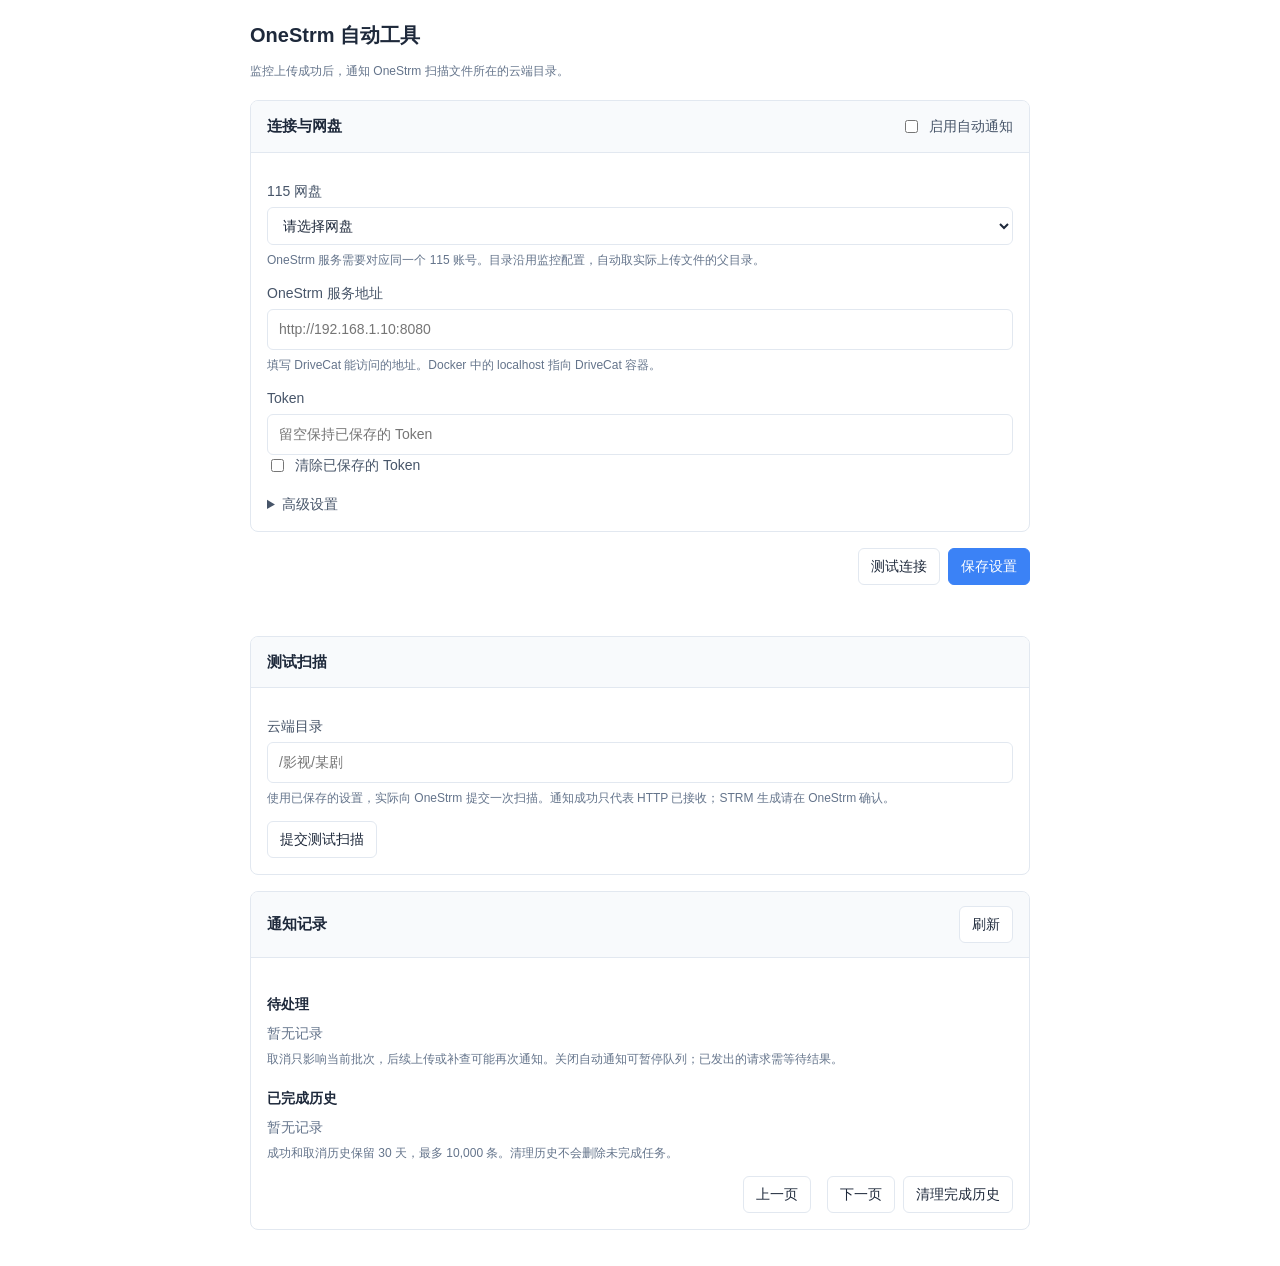
==== plugins/onestrm/ui/index.html @ 1bca3f2f "feat(onestrm): add automatic scans after successful 115 uploads" ====
<!DOCTYPE html>
<html lang="zh-CN">
<head>
  <meta charset="UTF-8">
  <meta name="viewport" content="width=device-width, initial-scale=1.0">
  <title>OneStrm 自动工具</title>
  <link rel="stylesheet" href="style.css">
</head>
<body>
<main>
  <header><h1>OneStrm 自动工具</h1><p>监控上传成功后，通知 OneStrm 扫描文件所在的云端目录。</p></header>
  <form id="settings-form">
    <section class="card">
      <div class="card-head"><h2>连接与网盘</h2><label class="switch"><input id="enabled" type="checkbox">启用自动通知</label></div>
      <div class="card-body">
        <label for="drive-id">115 网盘</label><select id="drive-id"><option value="">请选择网盘</option></select>
        <p class="hint">OneStrm 服务需要对应同一个 115 账号。目录沿用监控配置，自动取实际上传文件的父目录。</p>
        <label for="base-url">OneStrm 服务地址</label><input id="base-url" type="url" placeholder="http://192.168.1.10:8080" autocomplete="off">
        <p class="hint">填写 DriveCat 能访问的地址。Docker 中的 localhost 指向 DriveCat 容器。</p>
        <label for="token">Token</label><input id="token" type="password" autocomplete="new-password" placeholder="留空保持已保存的 Token">
        <label class="switch"><input id="clear-token" type="checkbox">清除已保存的 Token</label>
        <details><summary>高级设置</summary>
          <div class="grid">
            <div><label for="auth-mode">鉴权方式</label><select id="auth-mode"><option value="bearer">Bearer Token</option><option value="query">URL query token</option></select></div>
            <div><label for="timeout-seconds">请求超时（秒）</label><input id="timeout-seconds" type="number" min="1" max="60" value="10" required></div>
            <div><label for="quiet-seconds">同目录合并等待（秒）</label><input id="quiet-seconds" type="number" min="1" max="60" value="10" required></div>
          </div>
          <p class="hint">持续上传时，每批最多合并等待 60 秒；网络异常最多自动重试 3 次。首次启用仅处理之后完成的上传。</p>
        </details>
      </div>
    </section>
    <div class="actions"><button id="test-connection" type="button">测试连接</button><button id="save" class="primary" type="submit">保存设置</button></div>
  </form>
  <p id="message" role="status" aria-live="polite"></p>
  <section class="card">
    <div class="card-head"><h2>测试扫描</h2></div>
    <div class="card-body">
      <label for="scan-path">云端目录</label><input id="scan-path" placeholder="/影视/某剧" autocomplete="off">
      <p class="hint">使用已保存的设置，实际向 OneStrm 提交一次扫描。通知成功只代表 HTTP 已接收；STRM 生成请在 OneStrm 确认。</p>
      <button id="test-scan" type="button">提交测试扫描</button>
    </div>
  </section>
  <section class="card">
    <div class="card-head"><h2>通知记录</h2><button id="refresh" type="button">刷新</button></div>
    <div class="card-body">
      <p id="summary" role="status"></p><p id="diagnostic" role="status"></p>
      <h3>待处理</h3><div id="queue"></div>
      <p class="hint">取消只影响当前批次，后续上传或补查可能再次通知。关闭自动通知可暂停队列；已发出的请求需等待结果。</p>
      <h3>已完成历史</h3><div id="history"></div>
      <p class="hint">成功和取消历史保留 30 天，最多 10,000 条。清理历史不会删除未完成任务。</p>
      <div class="actions"><button id="previous" type="button">上一页</button><span id="page"></span><button id="next" type="button">下一页</button><button id="clear-history" type="button">清理完成历史</button></div>
    </div>
  </section>
</main>
<script src="../_shared/sdk.js"></script>
<script src="app.js"></script>
</body>
</html>
---- plugins/onestrm/ui/style.css ----
:root {
  --dc-primary: #3b82f6; --dc-bg-card: #fff; --dc-bg-elevated: #f8fafc;
  --dc-text-primary: #1e293b; --dc-text-secondary: #475569; --dc-text-tertiary: #64748b;
  --dc-border: #e2e8f0; --dc-error: #ef4444; --dc-success: #10b981;
}
* { box-sizing: border-box; }
body { margin: 0; padding: 20px 24px; color: var(--dc-text-primary); background: transparent; font: 14px/1.5 -apple-system, BlinkMacSystemFont, "Segoe UI", sans-serif; }
main { max-width: 780px; margin: auto; }
h1 { font-size: 20px; margin: 0; } h2 { font-size: 15px; margin: 0; } h3 { font-size: 14px; margin: 20px 0 8px; }
header { margin-bottom: 20px; } header p, .hint { color: var(--dc-text-tertiary); font-size: 12px; }
.hint { margin: 6px 0 14px; } .card { margin: 16px 0; border: 1px solid var(--dc-border); border-radius: 8px; overflow: hidden; background: var(--dc-bg-card); }
.card-head { display: flex; align-items: center; justify-content: space-between; gap: 12px; padding: 14px 16px; border-bottom: 1px solid var(--dc-border); background: var(--dc-bg-elevated); }
.card-body { padding: 16px; } label { display: block; margin: 12px 0 5px; color: var(--dc-text-secondary); }
input, select, button { font: inherit; color: var(--dc-text-primary); }
input:not([type=checkbox]), select { width: 100%; padding: 9px 11px; border: 1px solid var(--dc-border); border-radius: 6px; background: var(--dc-bg-card); }
.switch { display: inline-flex; align-items: center; gap: 8px; margin: 0; } .switch input { accent-color: var(--dc-primary); }
button { cursor: pointer; padding: 7px 12px; border: 1px solid var(--dc-border); border-radius: 6px; background: var(--dc-bg-card); }
button.primary { background: var(--dc-primary); color: #fff; border-color: var(--dc-primary); }
button:disabled { opacity: .5; cursor: default; } :focus-visible { outline: 2px solid var(--dc-primary); outline-offset: 2px; }
.actions { display: flex; align-items: center; justify-content: flex-end; flex-wrap: wrap; gap: 8px; margin-top: 12px; }
details { margin-top: 16px; } summary { cursor: pointer; color: var(--dc-text-secondary); }
.grid { display: grid; grid-template-columns: repeat(3, minmax(0, 1fr)); gap: 12px; }
.record { border-top: 1px solid var(--dc-border); padding: 12px 0; overflow-wrap: anywhere; }
.record p { color: var(--dc-text-secondary); margin: 4px 0; font-size: 12px; }
.record button { margin: 6px 8px 0 0; } .error, #diagnostic { color: var(--dc-error); } .ok { color: var(--dc-success); }
#message { min-height: 21px; } #queue:empty::after, #history:empty::after { content: "暂无记录"; color: var(--dc-text-tertiary); }
@media (max-width: 540px) { body { padding: 12px; } .grid { grid-template-columns: 1fr; } .card-head { flex-wrap: wrap; } }
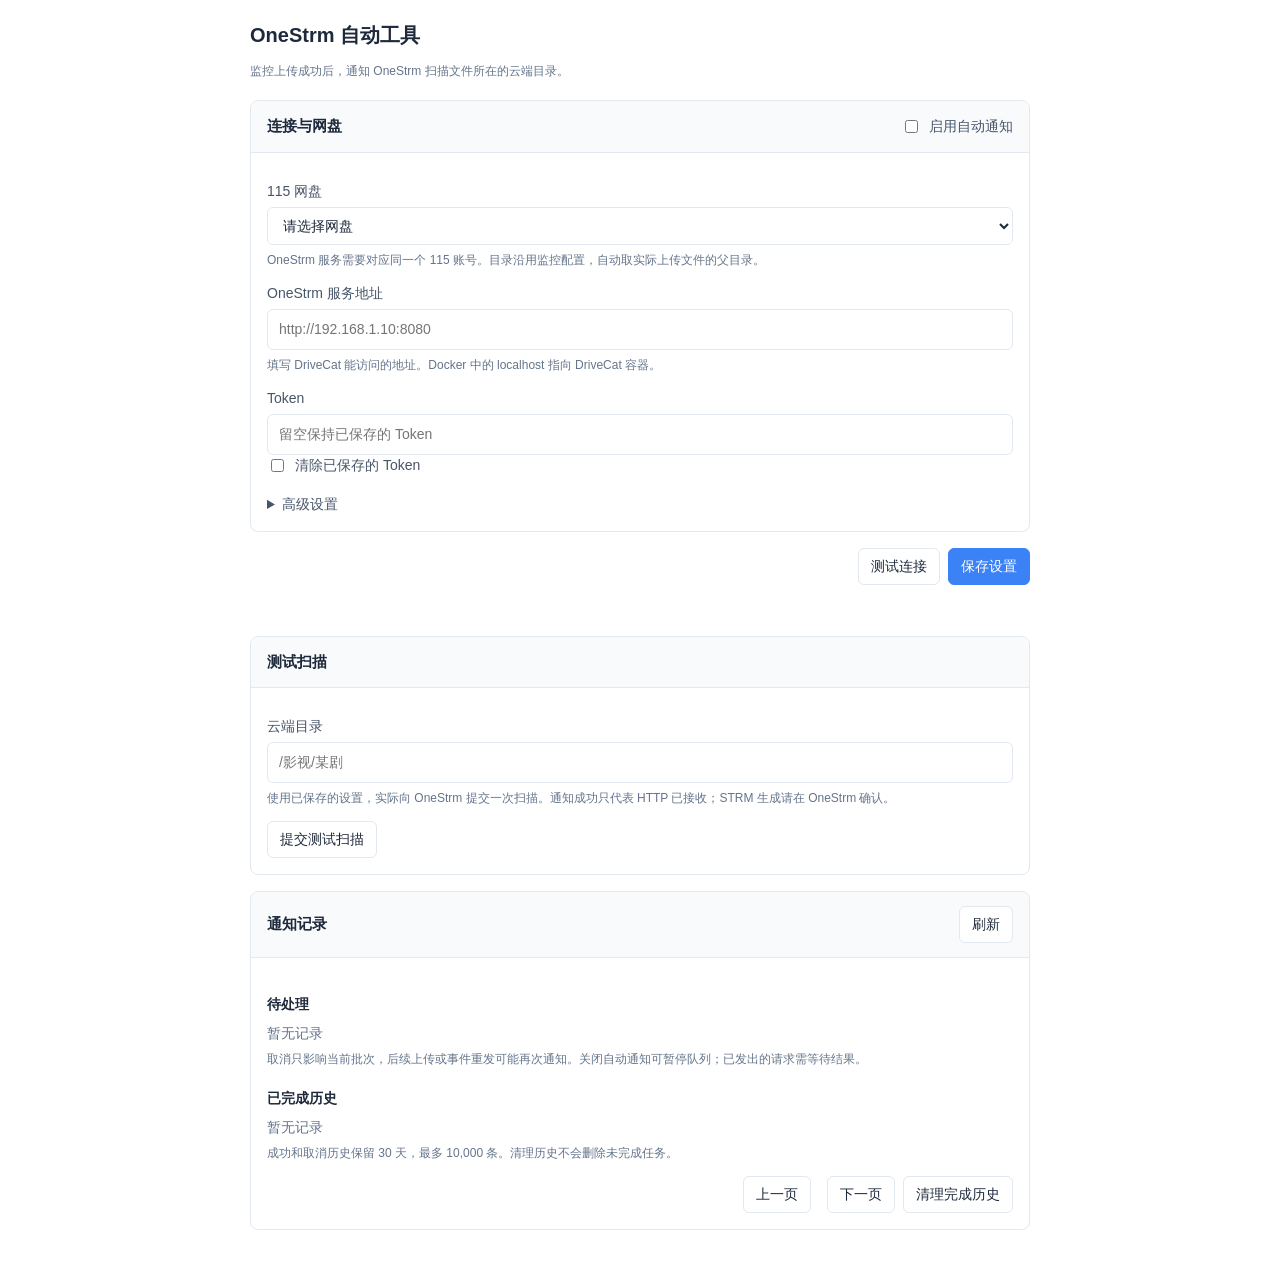
==== commit bc3940cc: "fix(onestrm): remove host-table reconciliation to stop duplicate scan notifications Events now come " ====
--- a/plugins/onestrm/ui/index.html
+++ b/plugins/onestrm/ui/index.html
@@ -45,7 +45,7 @@
     <div class="card-body">
       <p id="summary" role="status"></p><p id="diagnostic" role="status"></p>
       <h3>待处理</h3><div id="queue"></div>
-      <p class="hint">取消只影响当前批次，后续上传或补查可能再次通知。关闭自动通知可暂停队列；已发出的请求需等待结果。</p>
+      <p class="hint">取消只影响当前批次，后续上传或事件重发可能再次通知。关闭自动通知可暂停队列；已发出的请求需等待结果。</p>
       <h3>已完成历史</h3><div id="history"></div>
       <p class="hint">成功和取消历史保留 30 天，最多 10,000 条。清理历史不会删除未完成任务。</p>
       <div class="actions"><button id="previous" type="button">上一页</button><span id="page"></span><button id="next" type="button">下一页</button><button id="clear-history" type="button">清理完成历史</button></div>
